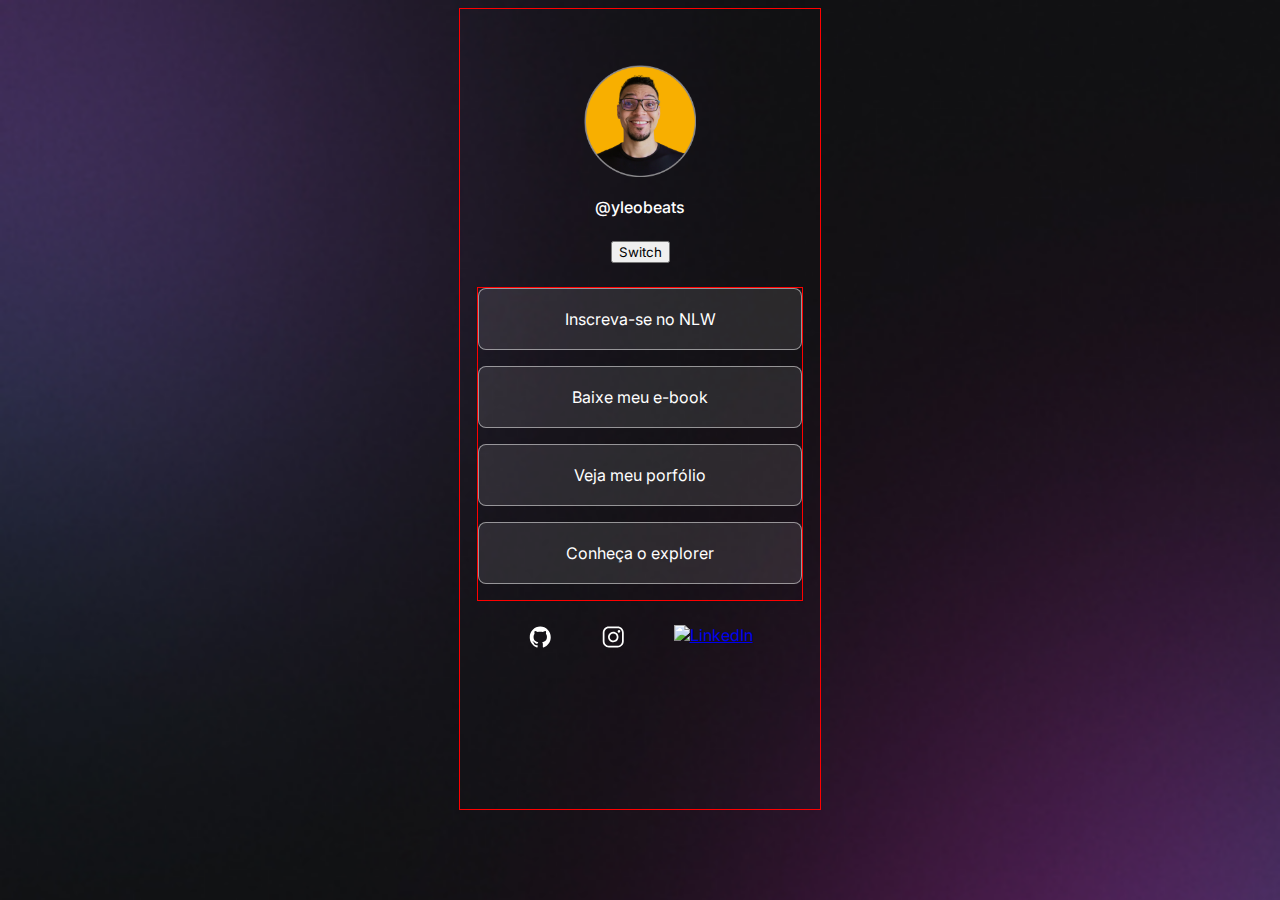
==== src/views/index.html @ d7206297 "Init" ====
<!DOCTYPE html>
<html lang="pt_BR">

  <head>
    <meta charset="UTF-8">
    <meta name="viewport" content="width=device-width, initial-scale=1.0">
    <title>DevLinks</title>

    <link rel="preconnect" href="https://fonts.googleapis.com">
    <link rel="preconnect" href="https://fonts.gstatic.com" crossorigin>
    <link href="https://fonts.googleapis.com/css2?family=Inter:wght@400;500;700&display=swap" rel="stylesheet">

    <link rel="stylesheet" href="../../public/styles/style.css">
  </head>

  <body>
    
    <div id="main-page">

      <div class="content">

        <div class="head">

          <img src="../../public/assets/avatar.png" alt="">

          <h1>@yleobeats</h1>
        </div>

        <button>Switch</button>

        <div class="links">
          <div class="link">
            <p>Inscreva-se no NLW</p>
          </div>

          <div class="link">
            <p>Baixe meu e-book</p>
          </div>

          <div class="link">
            <p>Veja meu porfólio</p>
          </div>

          <div class="link">
            <p>Conheça o explorer</p>
          </div>
        </div>

        <div class="socials">

          <div class="social">
            <a href="https://www.github.com/yleosamp" target="_blank">
              <img src="../../public/assets/GitHub.svg" alt="GitHub">
            </a>
          </div>

          <div class="social">
            <a href="https://www.instagram.com/yleobeats">
              <img src="../../public/assets/Instagram.svg" alt="Instagram">
            </a>
          </div>

          <div class="social">
            <a href="https://www.linkedin.com/in/yleo">
              <img src="../../public/assets/Linkedin.svg" alt="LinkedIn">
            </a>
          </div>

        </div>
      </div>

    </div>

    <script src="../../public/scripts/main.js"></script>
  </body>

</html>
---- public/styles/style.css ----
/* CONFIGURAÇÕES GLOBAIS */

* {
  font-family: 'Inter', sans-serif;

  --backgroud-dark: rgba(255, 255, 255, 0.10);
  --border-dark: rgba(255, 255, 255, 0.50);
}

#main-page {
  width: 360px;
  height: 800px;
  border: 1px solid red;
  margin: auto;
}

body {
  background: url('../assets/bg-mobile.jpg') no-repeat;
  color: white;
  background-size: cover;
  background-position: top center;
}

.content {
  display: flex;
  flex-direction: column;
  justify-content: center;
  align-items: center;
}

/* CONTEÚDO */

.content .head {
  display: flex;
  flex-direction: column;
  justify-content: center;
  align-items: center;

  margin-top: 56px;
}

.content .head img{
  height: 112px;
  width: 112px;

  margin-bottom: 9px;
}

.content .head h1 {
  font-weight: 500;
  font-size: 16px;

  margin-bottom: 24px;
}

.content .links {
  border: 1px solid red;
  margin-top: 24px;

  width: 90%;
}

.content .links .link {
  background-color: var(--backgroud-dark);
  padding: 4px;

  border-radius: 8px;
  border: 1px solid var(--border-dark);

  margin-bottom: 16px;

  text-align: center;
  font-size: 16px;
}

.content .socials {
  display: flex;
  gap: 48px;
  padding: 24px;


}
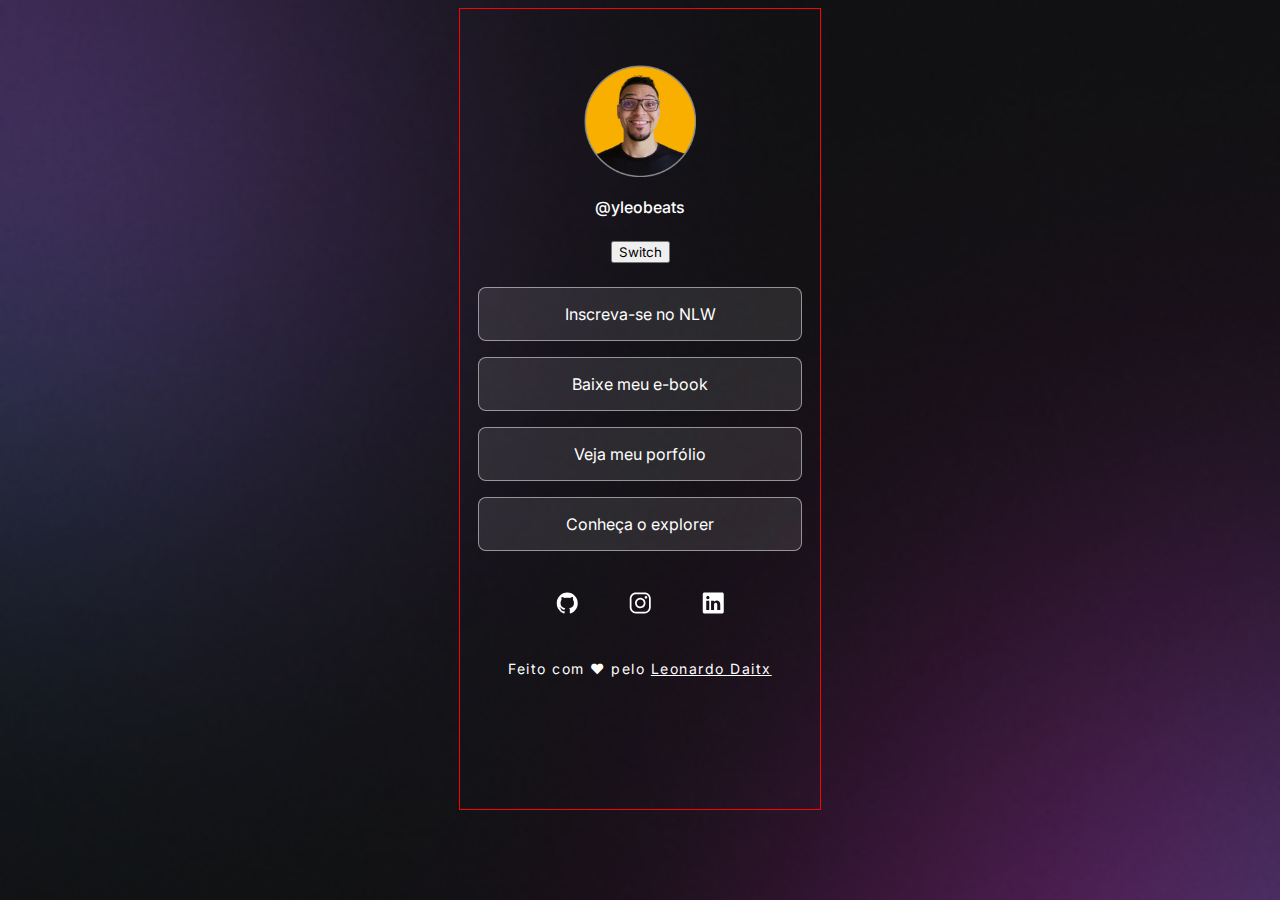
==== commit e5e64bc7: "Mobile Ready" ====
--- a/src/views/index.html
+++ b/src/views/index.html
@@ -13,36 +13,34 @@
     <link rel="stylesheet" href="../../public/styles/style.css">
   </head>
 
-  <body>
+  <body class="" id="body">
     
     <div id="main-page">
 
       <div class="content">
 
         <div class="head">
-
           <img src="../../public/assets/avatar.png" alt="">
-
           <h1>@yleobeats</h1>
         </div>
 
-        <button>Switch</button>
+        <button onclick='colorSwitcher()'>Switch</button>
 
         <div class="links">
           <div class="link">
-            <p>Inscreva-se no NLW</p>
+            <a href="#"><button>Inscreva-se no NLW</button></a>
           </div>
 
           <div class="link">
-            <p>Baixe meu e-book</p>
+            <a href="#"><button>Baixe meu e-book</button></a>
           </div>
 
           <div class="link">
-            <p>Veja meu porfólio</p>
+            <a href="#"><button>Veja meu porfólio</button></a>
           </div>
 
           <div class="link">
-            <p>Conheça o explorer</p>
+            <a href="#"><button>Conheça o explorer</button></a>
           </div>
         </div>
 
@@ -50,23 +48,38 @@
 
           <div class="social">
             <a href="https://www.github.com/yleosamp" target="_blank">
-              <img src="../../public/assets/GitHub.svg" alt="GitHub">
+              <svg width="25" height="24" viewBox="0 0 25 24" fill="none" xmlns="http://www.w3.org/2000/svg">
+                <path d="M12.25 1.5C6.45156 1.5 1.75 6.32344 1.75 12.2672C1.75 17.025 4.75937 21.0562 8.93125 22.4812C8.98977 22.494 9.04949 22.5002 9.10938 22.5C9.49844 22.5 9.64844 22.2141 9.64844 21.9656C9.64844 21.7078 9.63906 21.0328 9.63437 20.1328C9.28705 20.2142 8.93173 20.2567 8.575 20.2594C6.55469 20.2594 6.09531 18.6891 6.09531 18.6891C5.61719 17.4469 4.92813 17.1141 4.92813 17.1141C4.01406 16.4719 4.92344 16.4531 4.99375 16.4531H4.99844C6.05313 16.5469 6.60625 17.5687 6.60625 17.5687C7.13125 18.4875 7.83437 18.7453 8.4625 18.7453C8.87783 18.737 9.28673 18.6412 9.6625 18.4641C9.75625 17.7703 10.0281 17.2969 10.3281 17.025C7.99844 16.7531 5.54688 15.8297 5.54688 11.7047C5.54688 10.5281 5.95469 9.56719 6.625 8.81719C6.51719 8.54531 6.15625 7.44844 6.72812 5.96719C6.80483 5.94883 6.88368 5.94095 6.9625 5.94375C7.34219 5.94375 8.2 6.08906 9.61563 7.07344C11.3357 6.59218 13.1549 6.59218 14.875 7.07344C16.2906 6.08906 17.1484 5.94375 17.5281 5.94375C17.6069 5.94095 17.6858 5.94883 17.7625 5.96719C18.3344 7.44844 17.9734 8.54531 17.8656 8.81719C18.5359 9.57187 18.9437 10.5328 18.9437 11.7047C18.9437 15.8391 16.4875 16.7484 14.1484 17.0156C14.5234 17.3484 14.8609 18.0047 14.8609 19.0078C14.8609 20.4469 14.8469 21.6094 14.8469 21.9609C14.8469 22.2141 14.9922 22.5 15.3812 22.5C15.4442 22.5003 15.5071 22.494 15.5687 22.4812C19.7453 21.0562 22.75 17.0203 22.75 12.2672C22.75 6.32344 18.0484 1.5 12.25 1.5Z" fill="currentColor"/>
+              </svg>
             </a>
           </div>
 
           <div class="social">
             <a href="https://www.instagram.com/yleobeats">
-              <img src="../../public/assets/Instagram.svg" alt="Instagram">
+              <svg width="25" height="24" viewBox="0 0 25 24" fill="none" xmlns="http://www.w3.org/2000/svg">
+                <g id="Logo icon / Instagram">
+                <path id="Vector" fill-rule="evenodd" clip-rule="evenodd" d="M19.7148 4.53517C18.8951 3.71539 17.7842 3.25331 16.6248 3.24984H7.87516C6.71582 3.25331 5.60495 3.71539 4.78517 4.53517C3.96539 5.35495 3.50331 6.46582 3.49984 7.62516V16.3748C3.50331 17.5342 3.96539 18.6451 4.78517 19.4648C5.60495 20.2846 6.71582 20.7467 7.87516 20.7502H16.6248C17.7842 20.7467 18.8951 20.2846 19.7148 19.4648C20.5346 18.6451 20.9967 17.5342 21.0002 16.3748V7.62516C20.9967 6.46582 20.5346 5.35495 19.7148 4.53517ZM7.87516 1.5H16.6248C19.9937 1.5 22.75 4.25625 22.75 7.62516V16.3748C22.75 19.7437 19.9937 22.5 16.6248 22.5H7.87516C4.50625 22.5 1.75 19.7437 1.75 16.3748V7.62516C1.75 4.25625 4.50625 1.5 7.87516 1.5ZM17.2082 7.40396C17.424 7.54818 17.6778 7.62515 17.9373 7.62515C18.1098 7.62552 18.2806 7.59183 18.4401 7.526C18.5995 7.46017 18.7443 7.36351 18.8663 7.24156C18.9882 7.11961 19.0849 6.97477 19.1507 6.81536C19.2165 6.65596 19.2502 6.48512 19.2498 6.31265C19.2498 6.05306 19.1729 5.79931 19.0286 5.58347C18.8844 5.36763 18.6794 5.1994 18.4396 5.10006C18.1998 5.00072 17.9359 4.97473 17.6813 5.02537C17.4267 5.07602 17.1928 5.20102 17.0093 5.38458C16.8257 5.56813 16.7007 5.802 16.6501 6.0566C16.5994 6.3112 16.6254 6.5751 16.7248 6.81492C16.8241 7.05475 16.9923 7.25974 17.2082 7.40396ZM14.1946 9.08972C13.619 8.70512 12.9423 8.49984 12.25 8.49984C11.322 8.50083 10.4323 8.86992 9.77611 9.52611C9.11992 10.1823 8.75084 11.072 8.74985 12C8.74985 12.6923 8.95513 13.369 9.33973 13.9446C9.72433 14.5202 10.271 14.9688 10.9106 15.2337C11.5501 15.4986 12.2539 15.568 12.9328 15.4329C13.6118 15.2978 14.2355 14.9645 14.725 14.475C15.2145 13.9855 15.5478 13.3618 15.6829 12.6828C15.818 12.0039 15.7486 11.3001 15.4837 10.6605C15.2188 10.021 14.7702 9.47433 14.1946 9.08972ZM9.33326 7.63478C10.1966 7.0579 11.2116 6.75 12.25 6.75C13.6424 6.75 14.9777 7.30312 15.9623 8.28769C16.9469 9.27225 17.5 10.6076 17.5 12C17.5 13.0383 17.1921 14.0534 16.6152 14.9167C16.0383 15.7801 15.2184 16.453 14.2591 16.8504C13.2998 17.2477 12.2442 17.3517 11.2258 17.1491C10.2074 16.9465 9.27192 16.4465 8.53769 15.7123C7.80347 14.9781 7.30345 14.0426 7.10088 13.0242C6.89831 12.0058 7.00227 10.9502 7.39963 9.99091C7.79699 9.0316 8.4699 8.21166 9.33326 7.63478Z" fill="currentColor"/>
+                </g>
+              </svg>
             </a>
           </div>
 
           <div class="social">
             <a href="https://www.linkedin.com/in/yleo">
-              <img src="../../public/assets/Linkedin.svg" alt="LinkedIn">
+              <svg width="25" height="24" viewBox="0 0 25 24" fill="none" xmlns="http://www.w3.org/2000/svg">
+                <g id="Logo icon / LinkedIn">
+                  <path id="Vector" d="M21.0705 1.5H3.54437C2.58672 1.5 1.75 2.18906 1.75 3.13547V20.7005C1.75 21.652 2.58672 22.5 3.54437 22.5H21.0653C22.0281 22.5 22.75 21.6464 22.75 20.7005V3.13547C22.7556 2.18906 22.0281 1.5 21.0705 1.5ZM8.25953 19.0045H5.25109V9.65063H8.25953V19.0045ZM6.85938 8.22844H6.83781C5.875 8.22844 5.25156 7.51172 5.25156 6.61453C5.25156 5.70094 5.89141 5.00109 6.87578 5.00109C7.86016 5.00109 8.4625 5.69578 8.48406 6.61453C8.48359 7.51172 7.86016 8.22844 6.85938 8.22844ZM19.2545 19.0045H16.2461V13.89C16.2461 12.6647 15.8083 11.8275 14.7198 11.8275C13.8883 11.8275 13.3961 12.39 13.1772 12.938C13.0952 13.1348 13.0731 13.403 13.0731 13.6767V19.0045H10.0647V9.65063H13.0731V10.9523C13.5109 10.3289 14.1948 9.43172 15.7863 9.43172C17.7611 9.43172 19.255 10.7334 19.255 13.5398L19.2545 19.0045Z" fill="currentColor"/>
+                </g>
+              </svg>
             </a>
           </div>
 
         </div>
+
+        <p class="agradecimento">
+          Feito com ♥ pelo <u>Leonardo Daitx</u>
+        </p>
+
       </div>
 
     </div>
--- a/public/styles/style.css
+++ b/public/styles/style.css
@@ -5,6 +5,11 @@
 
   --backgroud-dark: rgba(255, 255, 255, 0.10);
   --border-dark: rgba(255, 255, 255, 0.50);
+  --text-dark: white;
+
+  --background-light: rgba(0, 0, 0, 0.05);
+  --border-light: rgba(0, 0, 0, 0.50);
+  --text-light: black;
 }
 
 #main-page {
@@ -16,7 +21,7 @@
 
 body {
   background: url('../assets/bg-mobile.jpg') no-repeat;
-  color: white;
+  color: var(--text-dark);
   background-size: cover;
   background-position: top center;
 }
@@ -54,15 +59,16 @@
 }
 
 .content .links {
-  border: 1px solid red;
   margin-top: 24px;
 
   width: 90%;
 }
 
-.content .links .link {
+.content .links button {
+  width: 100%;
+  padding: 16px;
+
   background-color: var(--backgroud-dark);
-  padding: 4px;
 
   border-radius: 8px;
   border: 1px solid var(--border-dark);
@@ -71,12 +77,48 @@
 
   text-align: center;
   font-size: 16px;
+
+  color: var(--text-dark);
+
+  cursor: pointer;
 }
 
 .content .socials {
   display: flex;
   gap: 48px;
   padding: 24px;
+}
 
+.content .socials .social img {
+  color: var(--text-dark);
+}
 
+.agradecimento {
+  font-size: 14px;
+  font-weight: 400;
+  line-height: 24px;
+  letter-spacing: 1.5px;
+}
+
+path {
+  color: var(--text-dark);
+}
+
+/* LIGHT MODE */
+
+body.light{
+  background: url('../assets/bg-mobile-light.jpg') no-repeat;
+  color: var(--text-light);
+  background-size: cover;
+  background-position: top center;
+}
+
+body.light .links button {
+  color: var(--text-light);
+  background-color: var(--background-light);
+  border: 1px solid var(--border-light);
+}
+
+body.light path {
+  color: var(--text-light);
 }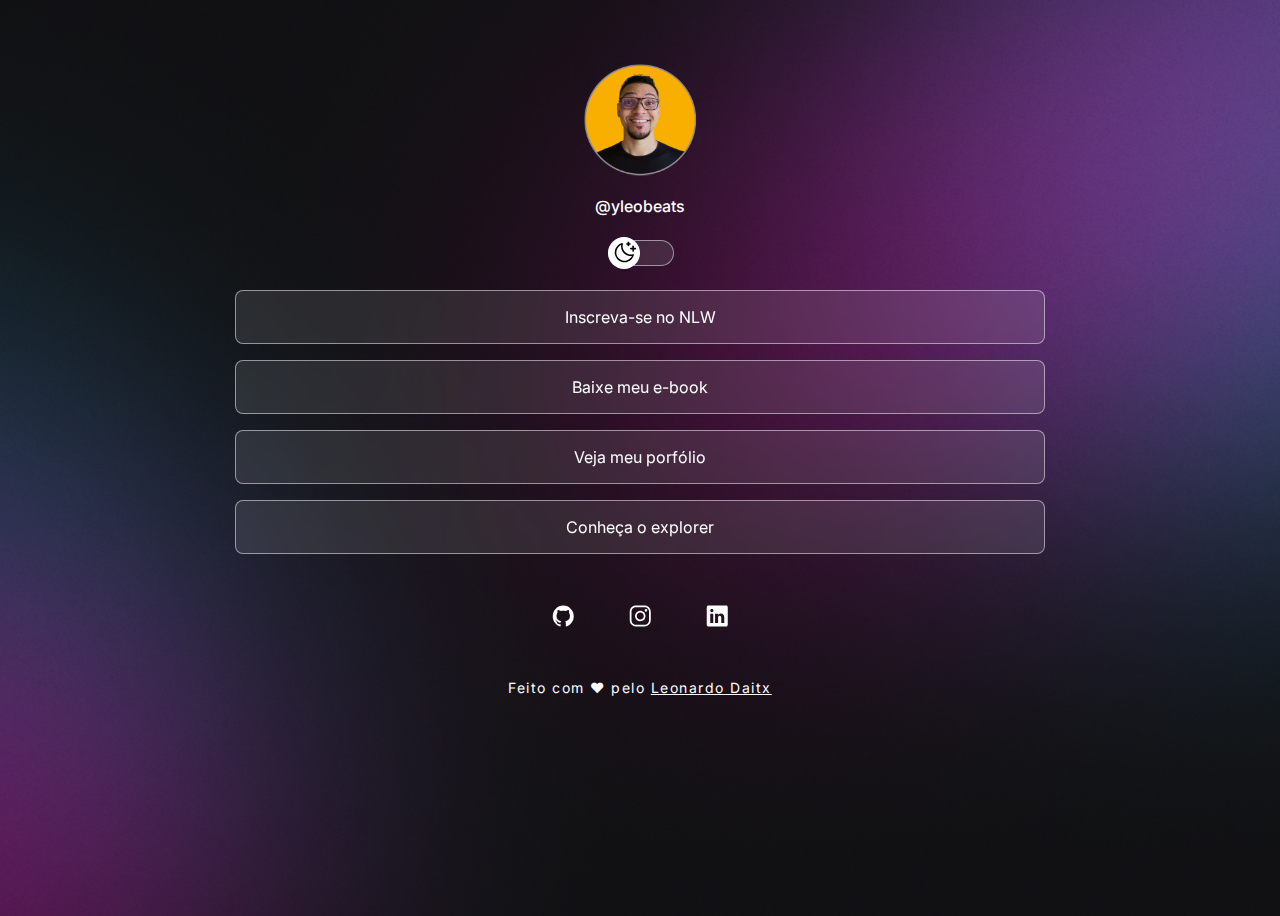
==== commit 8c30d70d: "Final Project v1" ====
--- a/src/views/index.html
+++ b/src/views/index.html
@@ -10,6 +10,8 @@
     <link rel="preconnect" href="https://fonts.gstatic.com" crossorigin>
     <link href="https://fonts.googleapis.com/css2?family=Inter:wght@400;500;700&display=swap" rel="stylesheet">
 
+    <script src="https://ajax.googleapis.com/ajax/libs/jquery/3.6.4/jquery.min.js"></script>
+
     <link rel="stylesheet" href="../../public/styles/style.css">
   </head>
 
@@ -20,11 +22,14 @@
       <div class="content">
 
         <div class="head">
-          <img src="../../public/assets/avatar.png" alt="">
+          <span></span>
           <h1>@yleobeats</h1>
         </div>
 
-        <button onclick='colorSwitcher()'>Switch</button>
+        <div class="switch">
+          <button onclick='colorSwitcher()'></button>
+          <span></span>
+        </div>
 
         <div class="links">
           <div class="link">
--- a/public/styles/style.css
+++ b/public/styles/style.css
@@ -1,37 +1,40 @@
 /* CONFIGURAÇÕES GLOBAIS */
 
-* {
-  font-family: 'Inter', sans-serif;
-
-  --backgroud-dark: rgba(255, 255, 255, 0.10);
-  --border-dark: rgba(255, 255, 255, 0.50);
-  --text-dark: white;
-
-  --background-light: rgba(0, 0, 0, 0.05);
-  --border-light: rgba(0, 0, 0, 0.50);
-  --text-light: black;
-}
-
-#main-page {
-  width: 360px;
-  height: 800px;
-  border: 1px solid red;
-  margin: auto;
-}
-
-body {
-  background: url('../assets/bg-mobile.jpg') no-repeat;
-  color: var(--text-dark);
-  background-size: cover;
-  background-position: top center;
-}
-
-.content {
-  display: flex;
-  flex-direction: column;
-  justify-content: center;
-  align-items: center;
-}
+  * {
+    font-family: 'Inter', sans-serif;
+
+    --backgroud-dark: rgba(255, 255, 255, 0.10);
+    --border-dark: rgba(255, 255, 255, 0.50);
+    --text-dark: white;
+
+    --background-light: rgba(0, 0, 0, 0.05);
+    --border-light: rgba(0, 0, 0, 0.50);
+    --text-light: black;
+  }
+
+  #main-page {
+    width: 360px;
+    height: 800px;
+  /*   border: 1px solid red; */
+    margin: auto;
+  }
+
+  body {
+    background: url('../assets/bg-mobile.jpg') no-repeat;
+    color: var(--text-dark);
+    background-size: cover;
+    background-position: top center;
+    overflow: hidden;
+
+    transition: 400ms;
+  }
+
+  .content {
+    display: flex;
+    flex-direction: column;
+    justify-content: center;
+    align-items: center;
+  }
 
 /* CONTEÚDO */
 
@@ -44,11 +47,14 @@
   margin-top: 56px;
 }
 
-.content .head img{
+.content .head span{
+  background: url('../../public/assets/avatar.png');
+  background-size: 112px;
   height: 112px;
   width: 112px;
-
   margin-bottom: 9px;
+
+  transition: 400ms;
 }
 
 .content .head h1 {
@@ -58,6 +64,45 @@
   margin-bottom: 24px;
 }
 
+.content .switch{
+  position: relative;
+  width: 64px;
+}
+
+.content .switch button{
+  width: 32px;
+  height: 32px;
+  background: url('../assets/moon-stars.svg') no-repeat center;
+  background-size: 25px;
+
+  padding: 16px;
+
+  background-color: white;
+  border: 0;
+  border-radius: 50%;
+
+  position: absolute;
+  z-index: 1;
+  top: 50%;
+  transform: translateY(-50%);
+  right: 1;
+
+  transition: right 400ms;
+}
+
+.content .switch span{
+  display: block;
+  width: 64px;
+  height: 24px;
+
+  background-color: rgba(255, 255, 255, 0.10);
+  border: 1px solid rgba(255, 255, 255, 0.50);
+  border-radius: 999px;
+
+  backdrop-filter: blur(4px);
+  -webkit-backdrop-filter: blur(4px);
+}
+
 .content .links {
   margin-top: 24px;
 
@@ -81,16 +126,55 @@
   color: var(--text-dark);
 
   cursor: pointer;
+
+  backdrop-filter: blur(4px);
+  -webkit-backdrop-filter: blur(4px);
+
+  transition: 400ms;
+}
+
+.content .links button:hover {
+  width: 100%;
+  padding: 16px;
+
+  background-color: rgba(255, 255, 255, 0.05);
+
+  border-radius: 8px;
+  border: 1.5px solid var(--text-dark);
+
+  margin-bottom: 16px;
+
+  text-align: center;
+  font-size: 16px;
+
+  color: var(--text-dark);
+
+  cursor: pointer;
+
+  backdrop-filter: blur(4px);
+  -webkit-backdrop-filter: blur(4px);
 }
 
 .content .socials {
   display: flex;
-  gap: 48px;
+  gap: 32px;
   padding: 24px;
-}
-
-.content .socials .social img {
-  color: var(--text-dark);
+
+}
+
+.content .socials .social a{
+  display: flex;
+  align-items: center;
+  justify-content: center;
+  padding: 10px;
+
+  border-radius: 20%;
+  transition: 400ms;
+}
+
+.content .socials .social a:hover {
+  background-color: rgba(255, 255, 255, 0.20);
+  border-radius: 50%;
 }
 
 .agradecimento {
@@ -98,27 +182,110 @@
   font-weight: 400;
   line-height: 24px;
   letter-spacing: 1.5px;
+
+  visibility: visible;
 }
 
 path {
   color: var(--text-dark);
+  transition: 400ms;
 }
 
 /* LIGHT MODE */
 
-body.light{
-  background: url('../assets/bg-mobile-light.jpg') no-repeat;
-  color: var(--text-light);
-  background-size: cover;
-  background-position: top center;
-}
-
-body.light .links button {
-  color: var(--text-light);
-  background-color: var(--background-light);
-  border: 1px solid var(--border-light);
-}
-
-body.light path {
-  color: var(--text-light);
-}+  body.light{
+    background: url('../assets/bg-mobile-light.jpg') no-repeat;
+    color: var(--text-light);
+    background-size: cover;
+    background-position: top center;
+  }
+
+  body.light .links button {
+    color: var(--text-light);
+    background-color: var(--background-light);
+    border: 1px solid var(--border-light);
+  }
+
+  body.light .content .links button:hover {
+    background-color: rgba(0, 0, 0, 0.02);
+    border-radius: 8px;
+    border: 1.5px solid var(--text-light);
+    color: var(--text-light);
+  }
+
+  body.light path {
+    color: var(--text-light);
+  }
+
+  body.light .content .head span{
+    background: url('../../public/assets/avatar-light.png');
+    background-size: 112px;
+    height: 112px;
+    width: 112px;
+    margin-bottom: 9px;
+  }
+
+  body.light .content .socials .social a:hover {
+    background-color: rgba(0, 0, 0, 0.10);
+    border-radius: 50%;
+  }
+
+  body.light .content .switch button{
+    width: 32px;
+    height: 32px;
+    background: url('../assets/sun.svg') no-repeat center;
+    background-size: 25px;
+  
+    background-color: white;
+    border: 0;
+    border-radius: 50%;
+  }
+
+  body.light .content .switch button{
+    right: -1.5px;
+  }
+
+  body.light .content .switch span{
+    display: block;
+    width: 64px;
+    height: 24px;
+  
+    background-color: rgba(0, 0, 0, 0.05);
+    border: 1px solid rgba(0, 0, 0, 0.50);
+    border-radius: 999px;
+  
+    backdrop-filter: blur(4px);
+    -webkit-backdrop-filter: blur(4px);
+  }
+
+/* RESPONSIVIDADE */
+
+  @media (min-width: 1024px){
+    #main-page {
+      width: 900px;
+      height: 100vh;
+    /*  border: 1px solid red; */
+      margin: auto;
+
+    }
+
+    body {
+      background: url('../assets/bg-desktop.jpg') no-repeat;
+      color: var(--text-dark);
+      background-size: cover;
+      background-position: top center;
+    }
+
+    body.light{
+      background: url('../assets/bg-desktop-light.jpg') no-repeat;
+      color: var(--text-light);
+      background-size: cover;
+      background-position: top center;
+    }
+  }
+
+  @media (max-height: 670px){
+    .agradecimento{
+      visibility: hidden;
+    }
+  }